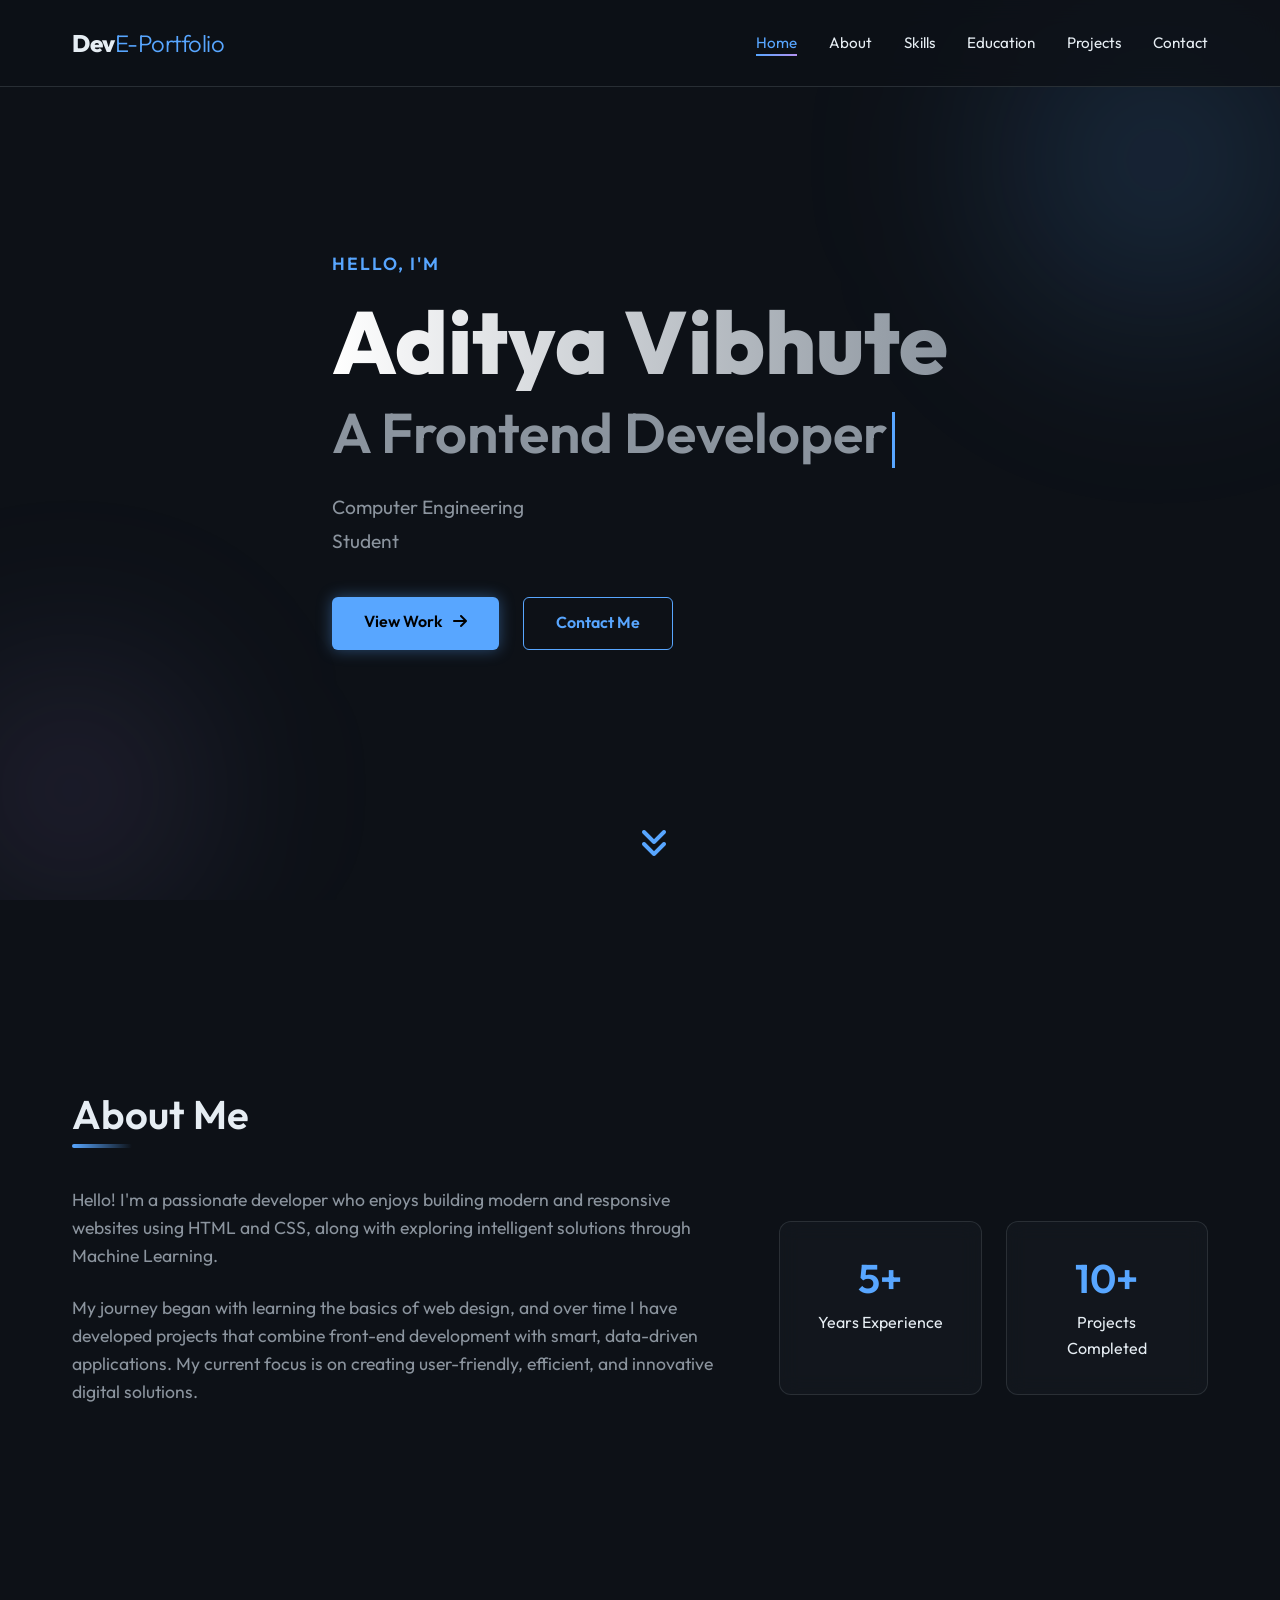
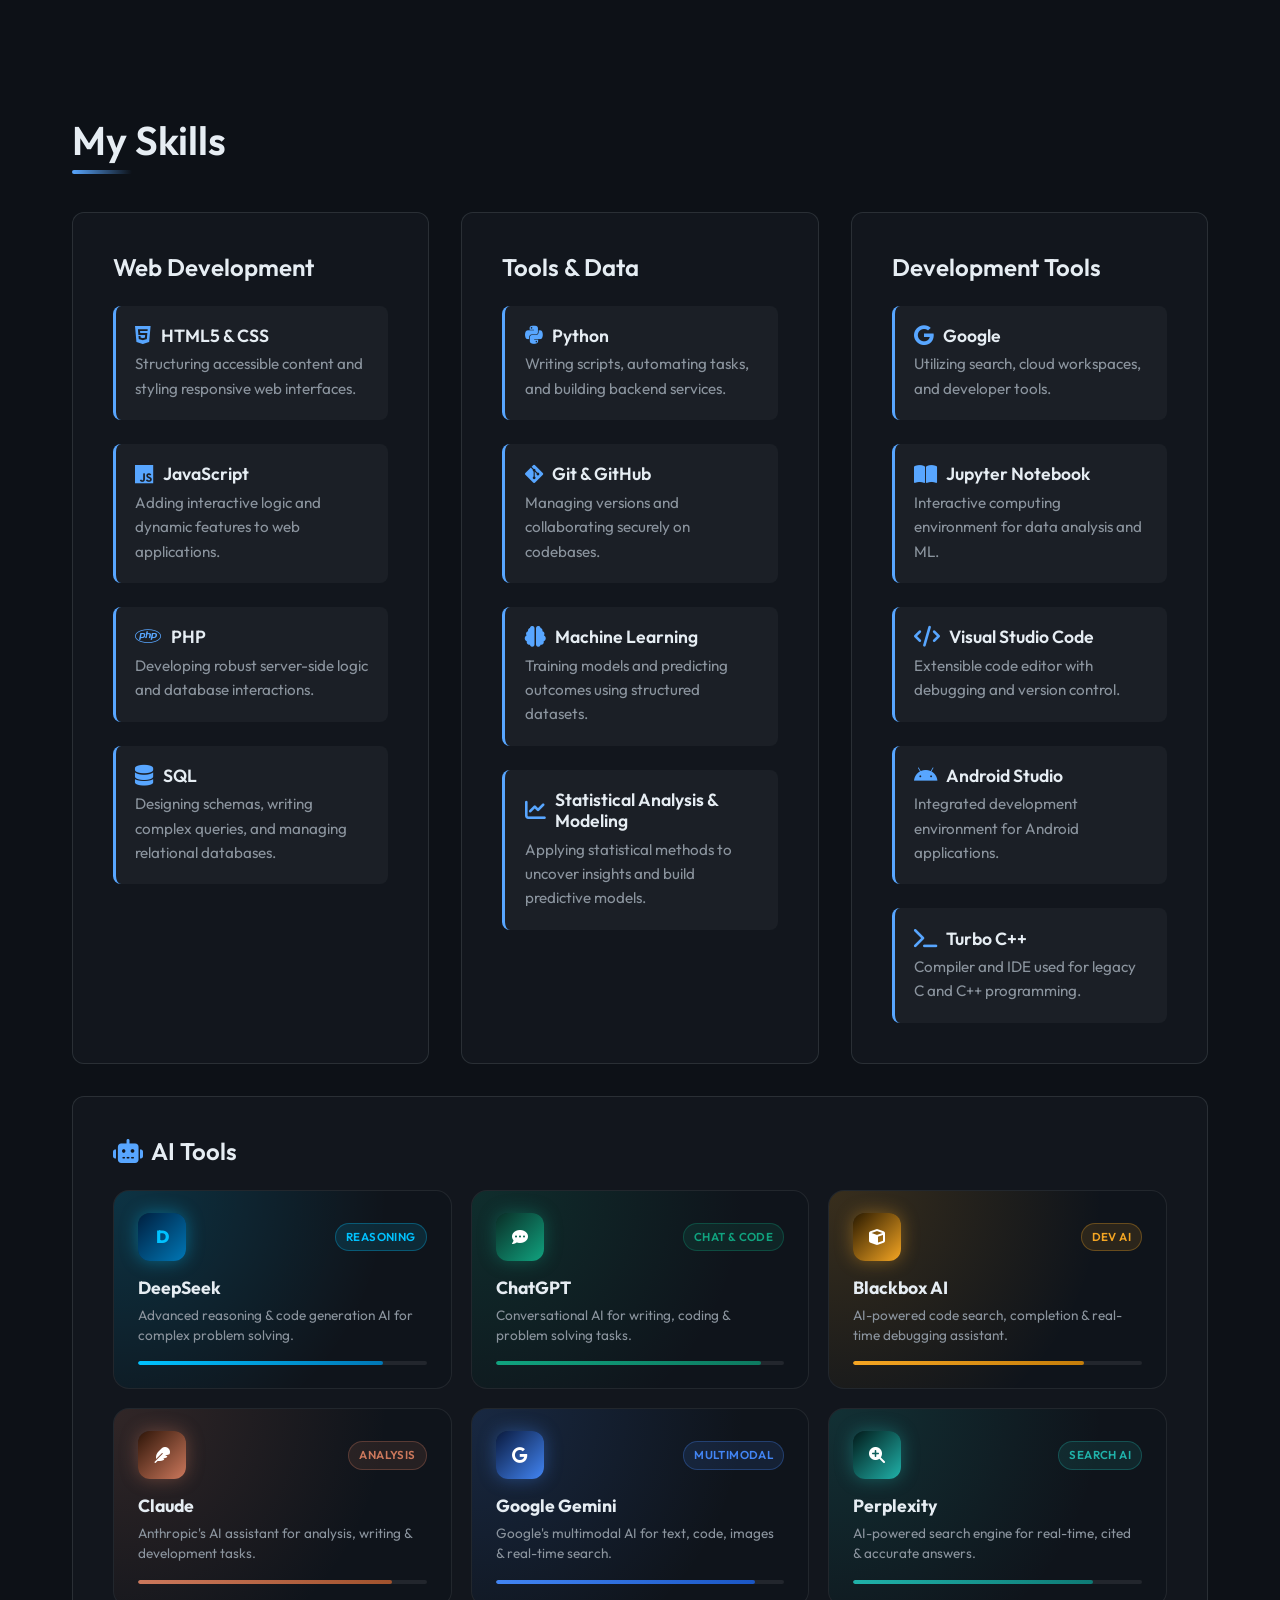
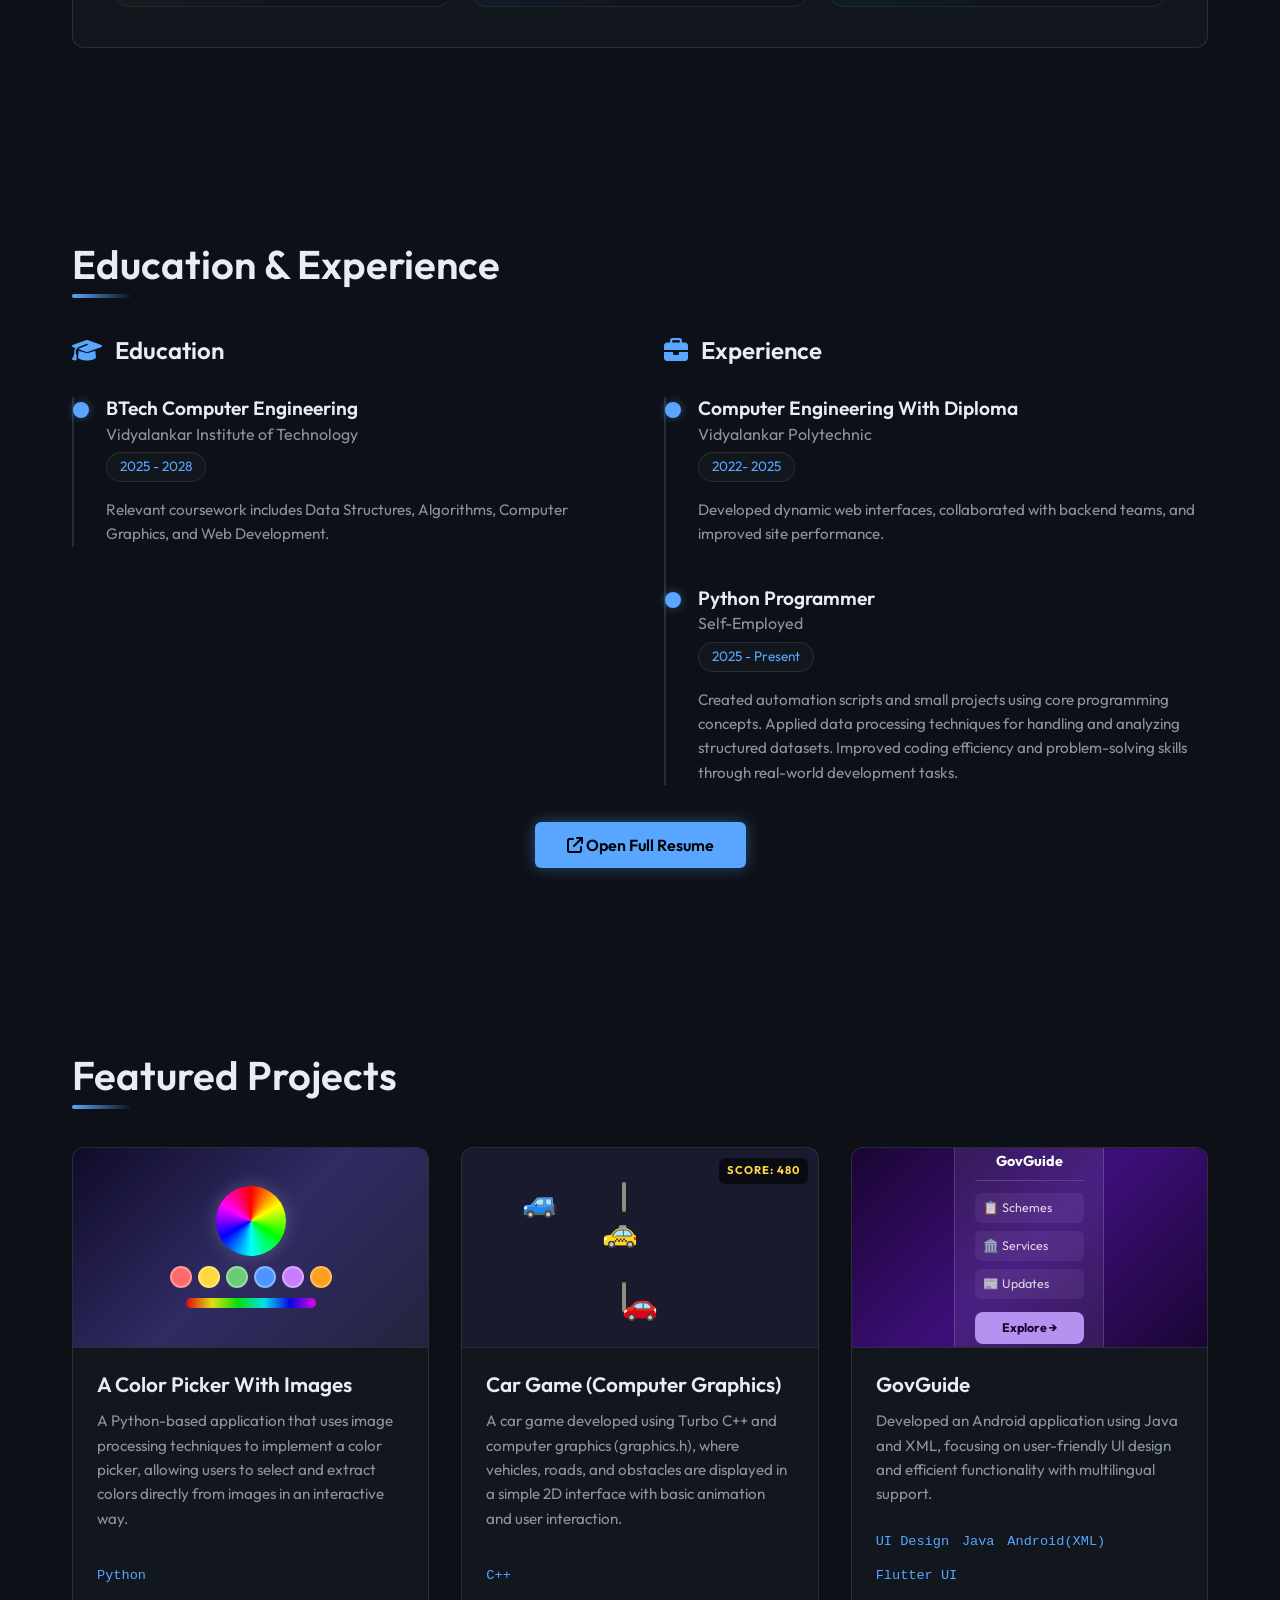
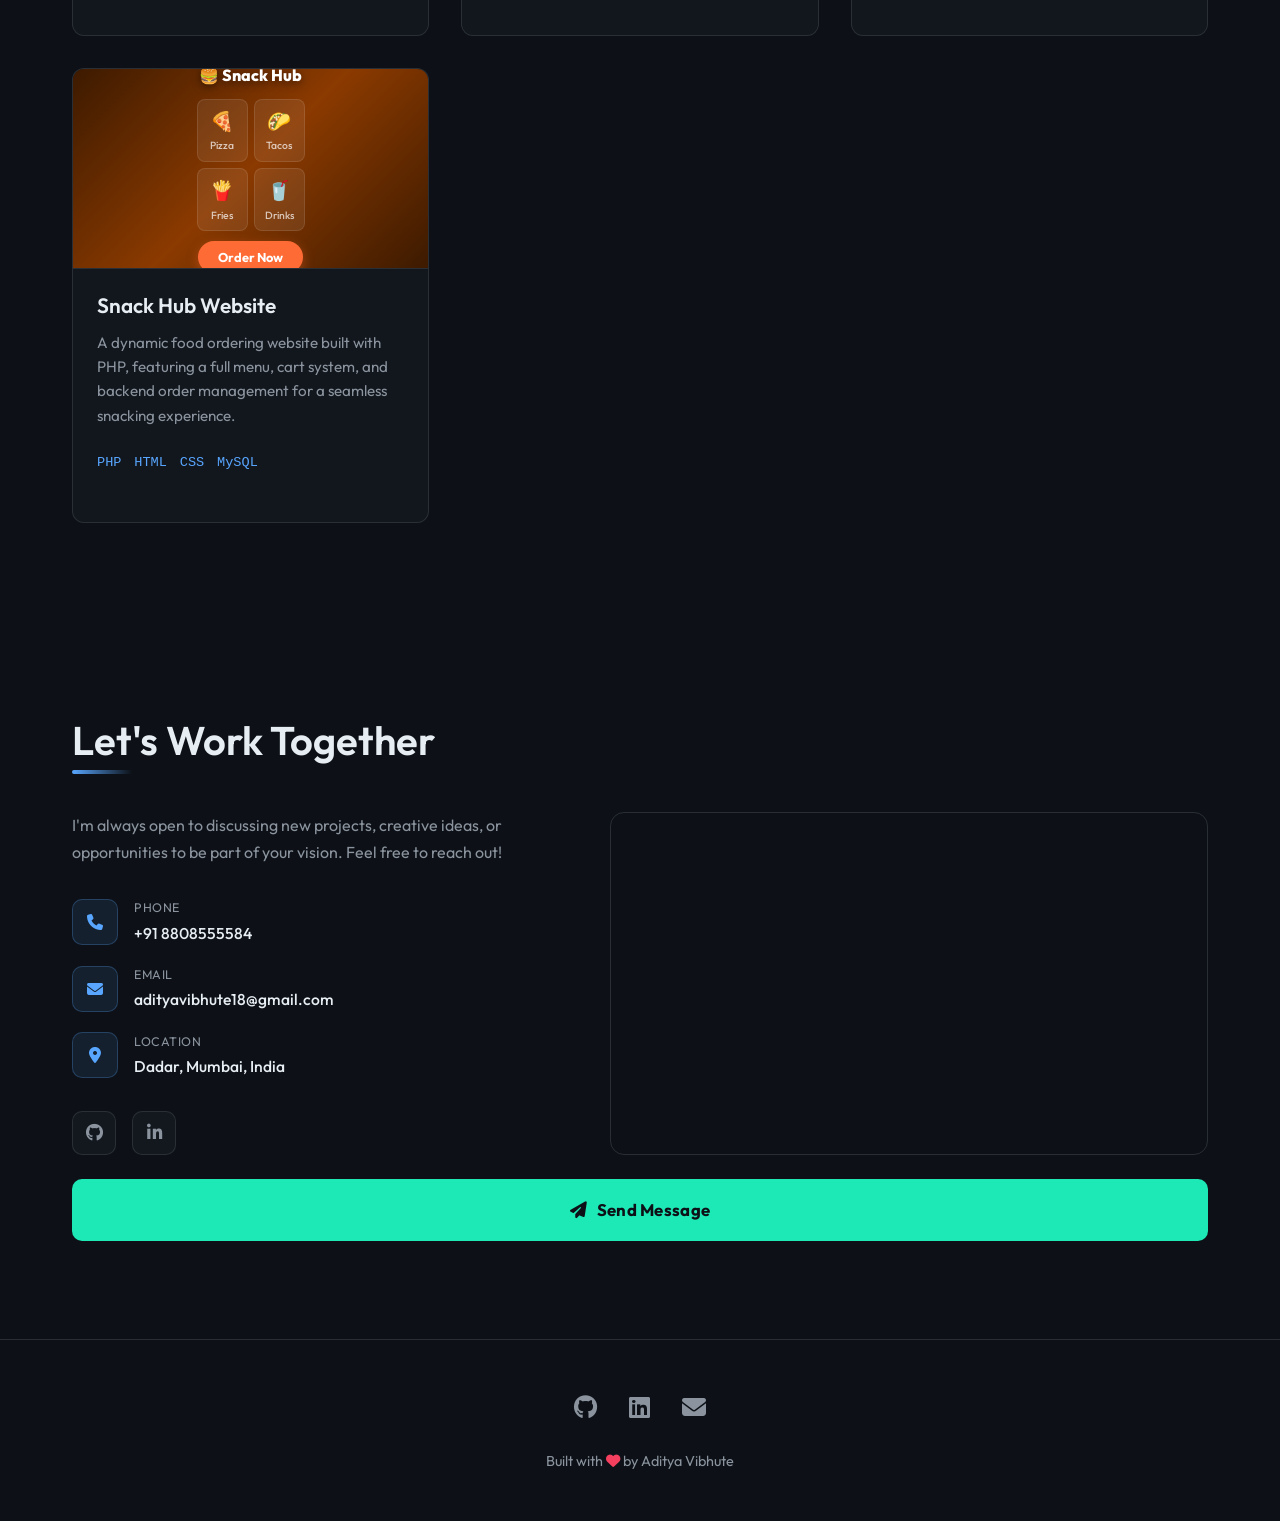
==== index.html @ 236f3ac0 "Add files via upload" ====
<!DOCTYPE html>
<html lang="en">

<head>
    <meta charset="UTF-8">
    <meta name="viewport" content="width=device-width, initial-scale=1.0">
    <title>Portfolio | Creative Developer</title>
    <link rel="stylesheet" href="styles.css">
    <link href="https://fonts.googleapis.com/css2?family=Outfit:wght@300;400;600;800&display=swap" rel="stylesheet">
    <link rel="stylesheet" href="https://cdnjs.cloudflare.com/ajax/libs/font-awesome/6.4.0/css/all.min.css">
</head>

<body>
    <!-- Navbar -->
    <nav id="navbar">
        <div class="nav-content">
            <a href="#" class="logo">Dev<span>E-Portfolio</span></a>
            <div class="hamburger" id="hamburger">
                <i class="fa-solid fa-bars"></i>
            </div>
            <ul class="nav-links" id="nav-links">
                <li class="close-menu">
                    <i class="fa-solid fa-xmark" id="close-menu-btn"></i>
                </li>
                <li><a href="#home">Home</a></li>
                <li><a href="#about">About</a></li>
                <li><a href="#skills">Skills</a></li>
                <li><a href="#education">Education</a></li>
                <li><a href="#projects">Projects</a></li>
                <li><a href="#contact">Contact</a></li>
            </ul>
        </div>
    </nav>

    <!-- Hero Section -->
    <section id="home" class="hero">
        <div class="blob blob-1"></div>
        <div class="blob blob-2"></div>
        <div class="hero-content">
            <p class="greeting">Hello, I'm</p>
            <h1 class="name">Aditya Vibhute</h1>
            <h2 class="title">A <span class="typing"></span></h2>
            <p class="description" style="margin-bottom: 0.2rem;">Computer Engineering</p>
            <p class="description">Student</p>
            <div class="cta-group">
                <a href="#projects" class="btn primary">View Work <i class="fa-solid fa-arrow-right"
                        style="margin-left: 8px;"></i></a>
                <a href="#contact" class="btn secondary">Contact Me</a>
            </div>
        </div>
        <a href="#about" class="scroll-indicator fade-in">
            <i class="fa-solid fa-angles-down"></i>
        </a>
    </section>

    <!-- About Section -->
    <section id="about" class="about section">
        <h2 class="section-title fade-in">About Me</h2>
        <div class="about-grid fade-in">
            <div class="about-text">
                <p>Hello! I'm a passionate developer who enjoys building modern and responsive websites using HTML and
                    CSS, along with exploring intelligent solutions through Machine Learning.</p>

                <p>My journey began with learning the basics of web design, and over time I have developed projects that
                    combine front-end development with smart, data-driven applications. My current focus is on creating
                    user-friendly, efficient, and innovative digital solutions.</p>
            </div>
            <div class="about-stats">
                <div class="stat-box">
                    <h3>5+</h3>
                    <p>Years Experience</p>
                </div>
                <div class="stat-box">
                    <h3>10+</h3>
                    <p>Projects Completed</p>
                </div>
            </div>
        </div>
    </section>

    <!-- Skills Section -->
    <section id="skills" class="skills section">
        <h2 class="section-title fade-in">My Skills</h2>
        <div class="skills-container fade-in">
            <div class="skill-category">
                <h3>Web Development</h3>
                <div class="skill-list">
                    <div class="skill-item">
                        <h4><i class="fa-brands fa-html5"></i> HTML5 & CSS</h4>
                        <p>Structuring accessible content and styling responsive web interfaces.</p>
                    </div>
                    <div class="skill-item">
                        <h4><i class="fa-brands fa-js"></i> JavaScript</h4>
                        <p>Adding interactive logic and dynamic features to web applications.</p>
                    </div>
                    <div class="skill-item">
                        <h4><i class="fa-brands fa-php"></i> PHP</h4>
                        <p>Developing robust server-side logic and database interactions.</p>
                    </div>
                    <div class="skill-item">
                        <h4><i class="fa-solid fa-database"></i> SQL</h4>
                        <p>Designing schemas, writing complex queries, and managing relational databases.</p>
                    </div>
                </div>
            </div>
            <div class="skill-category">
                <h3>Tools & Data</h3>
                <div class="skill-list">
                    <div class="skill-item">
                        <h4><i class="fa-brands fa-python"></i> Python</h4>
                        <p>Writing scripts, automating tasks, and building backend services.</p>
                    </div>
                    <div class="skill-item">
                        <h4><i class="fa-brands fa-git-alt"></i> Git & GitHub</h4>
                        <p>Managing versions and collaborating securely on codebases.</p>
                    </div>
                    <div class="skill-item">
                        <h4><i class="fa-solid fa-brain"></i> Machine Learning</h4>
                        <p>Training models and predicting outcomes using structured datasets.</p>
                    </div>
                    <div class="skill-item">
                        <h4><i class="fa-solid fa-chart-line"></i> Statistical Analysis & Modeling</h4>
                        <p>Applying statistical methods to uncover insights and build predictive models.</p>
                    </div>
                </div>
            </div>
            <div class="skill-category">
                <h3>Development Tools</h3>
                <div class="skill-list">
                    <div class="skill-item">
                        <h4><i class="fa-brands fa-google"></i> Google</h4>
                        <p>Utilizing search, cloud workspaces, and developer tools.</p>
                    </div>
                    <div class="skill-item">
                        <h4><i class="fa-solid fa-book-open"></i> Jupyter Notebook</h4>
                        <p>Interactive computing environment for data analysis and ML.</p>
                    </div>
                    <div class="skill-item">
                        <h4><i class="fa-solid fa-code"></i> Visual Studio Code</h4>
                        <p>Extensible code editor with debugging and version control.</p>
                    </div>
                    <div class="skill-item">
                        <h4><i class="fa-brands fa-android"></i> Android Studio</h4>
                        <p>Integrated development environment for Android applications.</p>
                    </div>
                    <div class="skill-item">
                        <h4><i class="fa-solid fa-terminal"></i> Turbo C++</h4>
                        <p>Compiler and IDE used for legacy C and C++ programming.</p>
                    </div>
                </div>
            </div>

            <div class="skill-category ai-category">
                <h3><i class="fa-solid fa-robot" style="color: var(--accent-color); margin-right: 8px;"></i>AI Tools</h3>
                <div class="ai-tools-grid">

                    <!-- DeepSeek -->
                    <div class="ai-tool-card">
                        <div class="ai-card-glow" style="background: radial-gradient(circle at top left, rgba(0,194,255,0.18), transparent 70%);"></div>
                        <div class="ai-card-top">
                            <div class="ai-logo-circle" style="background: linear-gradient(135deg, #001f3f, #0077b6); box-shadow: 0 0 18px rgba(0,194,255,0.4);">
                                <span style="color:#00c2ff; font-size:1.1rem; font-weight:800;">D</span>
                            </div>
                            <div class="ai-badge" style="background: rgba(0,194,255,0.12); color:#00c2ff; border-color: rgba(0,194,255,0.3);">Reasoning</div>
                        </div>
                        <h4 class="ai-name">DeepSeek</h4>
                        <p class="ai-desc">Advanced reasoning & code generation AI for complex problem solving.</p>
                        <div class="ai-bar"><div class="ai-bar-fill" style="width:85%; background: linear-gradient(90deg,#00c2ff,#0077b6);"></div></div>
                    </div>

                    <!-- ChatGPT -->
                    <div class="ai-tool-card">
                        <div class="ai-card-glow" style="background: radial-gradient(circle at top left, rgba(16,163,127,0.18), transparent 70%);"></div>
                        <div class="ai-card-top">
                            <div class="ai-logo-circle" style="background: linear-gradient(135deg, #0a2e27, #10a37f); box-shadow: 0 0 18px rgba(16,163,127,0.4);">
                                <i class="fa-solid fa-comment-dots" style="color:#fff; font-size:1rem;"></i>
                            </div>
                            <div class="ai-badge" style="background: rgba(16,163,127,0.12); color:#10a37f; border-color: rgba(16,163,127,0.3);">Chat & Code</div>
                        </div>
                        <h4 class="ai-name">ChatGPT</h4>
                        <p class="ai-desc">Conversational AI for writing, coding & problem solving tasks.</p>
                        <div class="ai-bar"><div class="ai-bar-fill" style="width:92%; background: linear-gradient(90deg,#10a37f,#0d7a60);"></div></div>
                    </div>

                    <!-- Blackbox AI -->
                    <div class="ai-tool-card">
                        <div class="ai-card-glow" style="background: radial-gradient(circle at top left, rgba(245,166,35,0.18), transparent 70%);"></div>
                        <div class="ai-card-top">
                            <div class="ai-logo-circle" style="background: linear-gradient(135deg, #2a1a00, #f5a623); box-shadow: 0 0 18px rgba(245,166,35,0.4);">
                                <i class="fa-solid fa-cube" style="color:#fff; font-size:1rem;"></i>
                            </div>
                            <div class="ai-badge" style="background: rgba(245,166,35,0.12); color:#f5a623; border-color: rgba(245,166,35,0.3);">Dev AI</div>
                        </div>
                        <h4 class="ai-name">Blackbox AI</h4>
                        <p class="ai-desc">AI-powered code search, completion & real-time debugging assistant.</p>
                        <div class="ai-bar"><div class="ai-bar-fill" style="width:80%; background: linear-gradient(90deg,#f5a623,#c47d0a);"></div></div>
                    </div>

                    <!-- Claude -->
                    <div class="ai-tool-card">
                        <div class="ai-card-glow" style="background: radial-gradient(circle at top left, rgba(204,120,92,0.18), transparent 70%);"></div>
                        <div class="ai-card-top">
                            <div class="ai-logo-circle" style="background: linear-gradient(135deg, #2e1508, #cc785c); box-shadow: 0 0 18px rgba(204,120,92,0.4);">
                                <i class="fa-solid fa-feather" style="color:#fff; font-size:1rem;"></i>
                            </div>
                            <div class="ai-badge" style="background: rgba(204,120,92,0.12); color:#cc785c; border-color: rgba(204,120,92,0.3);">Analysis</div>
                        </div>
                        <h4 class="ai-name">Claude</h4>
                        <p class="ai-desc">Anthropic's AI assistant for analysis, writing & development tasks.</p>
                        <div class="ai-bar"><div class="ai-bar-fill" style="width:88%; background: linear-gradient(90deg,#cc785c,#a0522d);"></div></div>
                    </div>

                    <!-- Google Gemini -->
                    <div class="ai-tool-card">
                        <div class="ai-card-glow" style="background: radial-gradient(circle at top left, rgba(66,133,244,0.18), transparent 70%);"></div>
                        <div class="ai-card-top">
                            <div class="ai-logo-circle" style="background: linear-gradient(135deg, #0a1a3e, #4285f4); box-shadow: 0 0 18px rgba(66,133,244,0.4);">
                                <i class="fa-brands fa-google" style="color:#fff; font-size:1rem;"></i>
                            </div>
                            <div class="ai-badge" style="background: rgba(66,133,244,0.12); color:#4285f4; border-color: rgba(66,133,244,0.3);">Multimodal</div>
                        </div>
                        <h4 class="ai-name">Google Gemini</h4>
                        <p class="ai-desc">Google's multimodal AI for text, code, images & real-time search.</p>
                        <div class="ai-bar"><div class="ai-bar-fill" style="width:90%; background: linear-gradient(90deg,#4285f4,#1a56c4);"></div></div>
                    </div>

                    <!-- Perplexity -->
                    <div class="ai-tool-card">
                        <div class="ai-card-glow" style="background: radial-gradient(circle at top left, rgba(32,178,170,0.18), transparent 70%);"></div>
                        <div class="ai-card-top">
                            <div class="ai-logo-circle" style="background: linear-gradient(135deg, #021a1a, #20b2aa); box-shadow: 0 0 18px rgba(32,178,170,0.4);">
                                <i class="fa-solid fa-magnifying-glass-plus" style="color:#fff; font-size:1rem;"></i>
                            </div>
                            <div class="ai-badge" style="background: rgba(32,178,170,0.12); color:#20b2aa; border-color: rgba(32,178,170,0.3);">Search AI</div>
                        </div>
                        <h4 class="ai-name">Perplexity</h4>
                        <p class="ai-desc">AI-powered search engine for real-time, cited & accurate answers.</p>
                        <div class="ai-bar"><div class="ai-bar-fill" style="width:83%; background: linear-gradient(90deg,#20b2aa,#0e7a75);"></div></div>
                    </div>

                </div>
            </div>
        </div>
    </section>

    <!-- Education and Experience Section -->
    <section id="education" class="resume section">
        <h2 class="section-title fade-in">Education & Experience</h2>
        <div class="resume-container fade-in">
            <div class="resume-column">
                <h3 class="resume-heading"><i class="fa-solid fa-graduation-cap"></i> Education</h3>
                <div class="timeline-box">
                    <div class="timeline-item">
                        <div class="time-dot"></div>
                        <h4>BTech Computer Engineering</h4>
                        <h5>Vidyalankar Institute of Technology</h5>
                        <span class="date">2025 - 2028</span>
                        <p>Relevant coursework includes Data Structures, Algorithms, Computer Graphics, and Web
                            Development.</p>
                    </div>
                </div>
            </div>
            <div class="resume-column">
                <h3 class="resume-heading"><i class="fa-solid fa-briefcase"></i> Experience</h3>
                <div class="timeline-box">
                    <div class="timeline-item">
                        <div class="time-dot"></div>
                        <h4>Computer Engineering With Diploma</h4>
                        <h5>Vidyalankar Polytechnic</h5>
                        <span class="date">2022- 2025</span>
                        <p>Developed dynamic web interfaces, collaborated with backend teams, and improved site
                            performance.</p>
                    </div>
                    <div class="timeline-item">
                        <div class="time-dot"></div>
                        <h4>Python Programmer</h4>
                        <h5>Self-Employed</h5>
                        <span class="date">2025 - Present</span>
                        <p>
                            Created automation scripts and small projects using core programming concepts.
                            Applied data processing techniques for handling and analyzing structured datasets.
                            Improved coding efficiency and problem-solving skills through real-world development tasks.
                        </p>
                    </div>
                </div>
            </div>
        </div>
        <div class="resume-download fade-in" style="text-align: center; margin-top: 3rem;">
            <a href="resume.html" target="_blank" class="btn primary"><i
                    class="fa-solid fa-arrow-up-right-from-square"></i> Open Full Resume</a>
        </div>
    </section>

    <!-- Projects Section -->
    <section id="projects" class="projects section">
        <h2 class="section-title fade-in">Featured Projects</h2>
        <div class="projects-grid fade-in">

            <!-- Project 1: Color Picker -->
            <div class="project-card">
                <div class="project-img-container">
                    <div class="project-placeholder mock-1">
                        <div class="mock-visual mock-colorpicker">
                            <div class="cp-wheel"></div>
                            <div class="cp-swatches">
                                <span style="background:#ff6b6b"></span>
                                <span style="background:#ffd93d"></span>
                                <span style="background:#6bcb77"></span>
                                <span style="background:#4d96ff"></span>
                                <span style="background:#c77dff"></span>
                                <span style="background:#ff9f1c"></span>
                            </div>
                            <div class="cp-bar"></div>
                        </div>
                    </div>
                </div>
                <div class="project-info">
                    <h3>A Color Picker With Images</h3>
                    <p>A Python-based application that uses image processing techniques to implement a color picker,
                        allowing users to select and extract colors directly from images in an interactive way.</p>
                    <div class="project-tech">
                        <span>Python</span>
                    </div>
                </div>
            </div>

            <!-- Project 2: Car Game -->
            <div class="project-card">
                <div class="project-img-container">
                    <div class="project-placeholder mock-2">
                        <div class="mock-visual mock-cargame">
                            <div class="road">
                                <div class="lane-line"></div>
                                <div class="lane-line"></div>
                            </div>
                            <div class="car player-car">&#x1F697;</div>
                            <div class="car obstacle-car" style="top:30px; left:60px;">&#x1F699;</div>
                            <div class="car obstacle-car" style="top:60px; left:140px;">&#x1F695;</div>
                            <div class="score-badge">SCORE: 480</div>
                        </div>
                    </div>
                </div>
                <div class="project-info">
                    <h3>Car Game (Computer Graphics)</h3>
                    <p>A car game developed using Turbo C++ and computer graphics (graphics.h), where vehicles, roads,
                        and obstacles are displayed in a simple 2D interface with basic animation and user interaction.</p>
                    <div class="project-tech">
                        <span>C++</span>
                    </div>
                </div>
            </div>

            <!-- Project 3: GovGuide -->
            <div class="project-card">
                <div class="project-img-container">
                    <div class="project-placeholder mock-3">
                        <div class="mock-visual mock-govguide">
                            <div class="phone-frame">
                                <div class="phone-header">GovGuide</div>
                                <div class="phone-item">&#x1F4CB; Schemes</div>
                                <div class="phone-item">&#x1F3DB;&#xFE0F; Services</div>
                                <div class="phone-item">&#x1F4F0; Updates</div>
                                <div class="phone-btn">Explore &#x2192;</div>
                            </div>
                        </div>
                    </div>
                </div>
                <div class="project-info">
                    <h3>GovGuide</h3>
                    <p>Developed an Android application using Java and XML, focusing on user-friendly UI design and
                        efficient functionality with multilingual support.</p>
                    <div class="project-tech">
                        <span>UI Design</span><span>Java</span><span>Android(XML)</span><span>Flutter UI</span>
                    </div>
                </div>
            </div>

            <!-- Project 4: Snack Hub Website -->
            <div class="project-card">
                <div class="project-img-container">
                    <div class="project-placeholder mock-4">
                        <div class="mock-visual mock-snackhub">
                            <div class="snack-header">&#x1F354; Snack Hub</div>
                            <div class="snack-grid">
                                <div class="snack-item">&#x1F355;<span>Pizza</span></div>
                                <div class="snack-item">&#x1F32E;<span>Tacos</span></div>
                                <div class="snack-item">&#x1F35F;<span>Fries</span></div>
                                <div class="snack-item">&#x1F964;<span>Drinks</span></div>
                            </div>
                            <div class="snack-btn">Order Now</div>
                        </div>
                    </div>
                </div>
                <div class="project-info">
                    <h3>Snack Hub Website</h3>
                    <p>A dynamic food ordering website built with PHP, featuring a full menu, cart system, and backend
                        order management for a seamless snacking experience.</p>
                    <div class="project-tech">
                        <span>PHP</span><span>HTML</span><span>CSS</span><span>MySQL</span>
                    </div>
                </div>
            </div>

           
    </section>

    <!-- Contact Section -->
    <section id="contact" class="contact section">
        <h2 class="section-title fade-in">Let's Work Together</h2>
        <div class="contact-new fade-in">

            <!-- Top Row: Info Left + Map Right -->
            <div class="contact-top">

                <!-- Left: Info -->
                <div class="contact-left">
                    <p class="contact-text" style="text-align:left; margin-bottom: 2rem;">I'm always open to discussing new projects, creative ideas, or opportunities to be part of your vision. Feel free to reach out!</p>

                    <div class="contact-info-list">
                        <div class="contact-info-item">
                            <div class="contact-icon"><i class="fa-solid fa-phone"></i></div>
                            <div>
                                <span class="info-label">Phone</span>
                                <span class="info-value">+91 8808555584</span>
                            </div>
                        </div>
                        <div class="contact-info-item">
                            <div class="contact-icon"><i class="fa-solid fa-envelope"></i></div>
                            <div>
                                <span class="info-label">Email</span>
                                <span class="info-value">adityavibhute18@gmail.com</span>
                            </div>
                        </div>
                        <div class="contact-info-item">
                            <div class="contact-icon"><i class="fa-solid fa-location-dot"></i></div>
                            <div>
                                <span class="info-label">Location</span>
                                <span class="info-value">Dadar, Mumbai, India</span>
                            </div>
                        </div>
                    </div>

                    <div class="contact-socials">
                        <a href="https://github.com/adityavibhute18-star" target="_blank" rel="noopener noreferrer" class="social-icon-btn"><i class="fa-brands fa-github"></i></a>
                        <a href="https://www.linkedin.com/in/aditya-vibhute-13b185315/" target="_blank" rel="noopener noreferrer" class="social-icon-btn"><i class="fa-brands fa-linkedin-in"></i></a>
                    </div>
                </div>

                <!-- Right: Map -->
                <div class="contact-map">
                    <iframe
                        src="https://www.google.com/maps/embed?pb=!1m18!1m12!1m3!1d3771.861!2d72.8478119!3d19.0177989!2m3!1f0!2f0!3f0!3m2!1i1024!2i768!4f13.1!3m3!1m2!1s0x3be7ce5cd20bd20b%3A0x428a5650397b5bd0!2sDadar%2C%20Mumbai%2C%20Maharashtra!5e0!3m2!1sen!2sin!4v1680000000000!5m2!1sen!2sin"
                        width="100%" height="100%"
                        style="border:0; display:block;"
                        allowfullscreen="" loading="lazy"
                        referrerpolicy="no-referrer-when-downgrade">
                    </iframe>
                </div>
            </div>

            <!-- Bottom: Send Message Button -->
            <div class="contact-bottom">
                <a href="mailto:adityavibhute18@gmail.com" class="btn-send-message">
                    <i class="fa-solid fa-paper-plane"></i> Send Message
                </a>
            </div>

        </div>
    </section>

    <!-- Footer -->
    <footer>
        <div class="social-links">
            <a href="https://github.com/adityavibhute18-star" target="_blank" rel="noopener noreferrer"><i
                    class="fa-brands fa-github"></i></a>
            <a href="https://www.linkedin.com/in/aditya-vibhute-13b185315/" target="_blank" rel="noopener noreferrer"><i
                    class="fa-brands fa-linkedin"></i></a>
            <a href="/cdn-cgi/l/email-protection#97f6f3fee3eef6e1fef5ffe2e3f2a6afd7f0faf6fefbb9f4f8fa"><i class="fa-solid fa-envelope"></i></a>
        </div>
        <p>Built with <i class="fa-solid fa-heart"></i> by Aditya Vibhute</p>
    </footer>

    <a href="#" class="back-to-top" id="backToTop">
        <i class="fa-solid fa-arrow-up"></i>
    </a>

  <script src="script.js"></script>
</body>

</html>
---- styles.css ----
:root {
    --bg-color: #0d1117;
    --text-primary: #e6edf3;
    --text-secondary: #8b949e;
    --accent-color: #58a6ff;
    --accent-glow: rgba(88, 166, 255, 0.4);
    --secondary-color: #b392f0;
    --card-bg: rgba(22, 27, 34, 0.6);
    --card-border: rgba(48, 54, 61, 0.8);
    --nav-bg: rgba(13, 17, 23, 0.8);
    --transition: 0.3s cubic-bezier(0.25, 0.8, 0.25, 1);
}

* {
    margin: 0;
    padding: 0;
    box-sizing: border-box;
}

html {
    scroll-behavior: smooth;
    overflow-x: hidden;
}

body {
    font-family: 'Outfit', sans-serif;
    background-color: var(--bg-color);
    color: var(--text-primary);
    line-height: 1.6;
    overflow-x: hidden;
}

h1,
h2,
h3,
h4,
h5,
h6 {
    font-weight: 600;
    line-height: 1.2;
}

a {
    text-decoration: none;
    color: inherit;
    transition: color var(--transition);
}

/* Nav */
.close-menu {
    display: none;
}

#navbar {
    position: fixed;
    top: 0;
    width: 100%;
    z-index: 1000;
    background: var(--nav-bg);
    backdrop-filter: blur(12px);
    -webkit-backdrop-filter: blur(12px);
    border-bottom: 1px solid var(--card-border);
    transition: transform 0.3s ease;
}

.nav-content {
    max-width: 1200px;
    margin: 0 auto;
    padding: 1.5rem 2rem;
    display: flex;
    justify-content: space-between;
    align-items: center;
}

.logo {
    font-size: 1.5rem;
    font-weight: 800;
    color: var(--text-primary);
    letter-spacing: -0.5px;
}

.logo span {
    color: var(--accent-color);
    font-weight: 300;
}

.nav-links {
    display: flex;
    list-style: none;
    gap: 2rem;
}

.nav-links a {
    font-size: 0.95rem;
    font-weight: 400;
    position: relative;
}

.nav-links a::after {
    content: '';
    position: absolute;
    width: 0;
    height: 2px;
    bottom: -4px;
    left: 0;
    background: linear-gradient(90deg, var(--accent-color), var(--secondary-color));
    transition: width var(--transition);
}

.nav-links a:hover::after,
.nav-links a.active::after {
    width: 100%;
}

.nav-links a:hover,
.nav-links a.active {
    color: var(--accent-color);
}

/* Sections */
.section {
    padding: 6rem 2rem;
    max-width: 1200px;
    margin: 0 auto;
    min-height: 80vh;
    display: flex;
    flex-direction: column;
    justify-content: center;
}

.section-title {
    font-size: 2.5rem;
    margin-bottom: 3rem;
    position: relative;
    display: inline-block;
}

.section-title::after {
    content: '';
    position: absolute;
    bottom: -10px;
    left: 0;
    width: 60px;
    height: 4px;
    background: linear-gradient(90deg, var(--accent-color), transparent);
    border-radius: 2px;
}

/* Hero */
.hero {
    min-height: 100vh;
    display: flex;
    align-items: center;
    justify-content: center;
    padding: 0 2rem;
    position: relative;
    overflow: hidden;
}

.hero-content {
    max-width: 800px;
    z-index: 10;
    position: relative;
}

.greeting {
    color: var(--accent-color);
    font-size: 1.1rem;
    font-weight: 600;
    letter-spacing: 2px;
    margin-bottom: 1rem;
    text-transform: uppercase;
}

.name {
    font-size: clamp(3rem, 8vw, 5.5rem);
    font-weight: 800;
    margin-bottom: 0.5rem;
    line-height: 1.1;
    background: linear-gradient(to right, #ffffff, #8b949e);
    -webkit-background-clip: text;
    -webkit-text-fill-color: transparent;
}

.title {
    font-size: clamp(2rem, 5vw, 3.5rem);
    color: var(--text-secondary);
    margin-bottom: 1.5rem;
    font-weight: 600;
}

.typing-cursor {
    display: inline-block;
    width: 3px;
    height: 1em;
    background-color: var(--accent-color);
    margin-left: 5px;
    animation: blink 1s infinite;
    vertical-align: text-bottom;
}

@keyframes blink {

    0%,
    100% {
        opacity: 1;
    }

    50% {
        opacity: 0;
    }
}

.description {
    font-size: 1.2rem;
    color: var(--text-secondary);
    max-width: 550px;
    margin-bottom: 2.5rem;
}

.cta-group {
    display: flex;
    gap: 1.5rem;
}

.btn {
    padding: 0.8rem 2rem;
    border-radius: 6px;
    font-size: 1rem;
    font-weight: 600;
    cursor: pointer;
    transition: all var(--transition);
    border: none;
    outline: none;
}

.btn.primary {
    background: var(--accent-color);
    color: #000;
    box-shadow: 0 0 15px var(--accent-glow);
}

.btn.primary:hover {
    transform: translateY(-3px);
    box-shadow: 0 0 25px var(--accent-glow);
}

.btn.secondary {
    background: transparent;
    color: var(--accent-color);
    border: 1px solid var(--accent-color);
}

.btn.secondary:hover {
    background: rgba(88, 166, 255, 0.1);
    transform: translateY(-3px);
}

/* Blobs */
.blob {
    position: absolute;
    border-radius: 50%;
    filter: blur(80px);
    z-index: 0;
    animation: float 10s infinite alternate ease-in-out;
}

.blob-1 {
    top: -10%;
    right: -10%;
    width: 500px;
    height: 500px;
    background: radial-gradient(circle, rgba(88, 166, 255, 0.2) 0%, rgba(13, 17, 23, 0) 70%);
}

.blob-2 {
    bottom: -10%;
    left: -10%;
    width: 400px;
    height: 400px;
    background: radial-gradient(circle, rgba(179, 146, 240, 0.15) 0%, rgba(13, 17, 23, 0) 70%);
}

@keyframes float {
    0% {
        transform: translate(0, 0) scale(1);
    }

    100% {
        transform: translate(30px, -40px) scale(1.1);
    }
}

/* About & Stats */
.about-grid {
    display: grid;
    grid-template-columns: 3fr 2fr;
    gap: 4rem;
    align-items: center;
}

.about-text p {
    color: var(--text-secondary);
    font-size: 1.1rem;
    margin-bottom: 1.5rem;
}

.about-stats {
    display: grid;
    grid-template-columns: 1fr 1fr;
    gap: 1.5rem;
}

.stat-box {
    background: var(--card-bg);
    border: 1px solid var(--card-border);
    padding: 2rem;
    border-radius: 12px;
    text-align: center;
    backdrop-filter: blur(10px);
    transition: transform var(--transition);
}

.stat-box:hover {
    transform: translateY(-5px);
    border-color: var(--accent-color);
}

.stat-box h3 {
    font-size: 2.5rem;
    color: var(--accent-color);
    margin-bottom: 0.5rem;
}

/* Skills */
.skills-container {
    display: grid;
    grid-template-columns: repeat(3, 1fr);
    gap: 2rem;
}

.skill-category {
    background: var(--card-bg);
    border: 1px solid var(--card-border);
    padding: 2.5rem;
    border-radius: 12px;
}

.skill-category h3 {
    margin-bottom: 1.5rem;
    font-size: 1.5rem;
}

.skill-tags {
    display: flex;
    flex-wrap: wrap;
    gap: 1rem;
}

.skill-tags span {
    background: rgba(48, 54, 61, 0.5);
    padding: 0.6rem 1.2rem;
    border-radius: 20px;
    font-size: 0.9rem;
    color: var(--text-primary);
    border: 1px solid var(--card-border);
    transition: all var(--transition);
}

.skill-tags span:hover {
    background: var(--accent-color);
    color: #000;
    border-color: var(--accent-color);
}

/* Skill List Explained */
.skill-list {
    display: flex;
    flex-direction: column;
    gap: 1.5rem;
}

.skill-item {
    background: rgba(48, 54, 61, 0.3);
    padding: 1.2rem;
    border-radius: 8px;
    border-left: 3px solid var(--accent-color);
    transition: transform var(--transition), background var(--transition);
}

.skill-item:hover {
    transform: translateX(5px);
    background: rgba(48, 54, 61, 0.6);
}

.skill-item h4 {
    font-size: 1.1rem;
    color: var(--text-primary);
    margin-bottom: 0.4rem;
    display: flex;
    align-items: center;
    gap: 0.6rem;
}

.skill-item h4 i {
    color: var(--accent-color);
    font-size: 1.3rem;
}

.skill-item p {
    font-size: 0.95rem;
    color: var(--text-secondary);
}

/* Resume / Timeline */
.resume-container {
    display: grid;
    grid-template-columns: 1fr 1fr;
    gap: 3rem;
}

.resume-heading {
    font-size: 1.5rem;
    margin-bottom: 2rem;
    color: var(--text-primary);
    display: flex;
    align-items: center;
    gap: 0.8rem;
}

.resume-heading i {
    color: var(--accent-color);
}

.timeline-box {
    border-left: 2px solid var(--card-border);
    padding-left: 2rem;
}

.timeline-item {
    position: relative;
    margin-bottom: 2.5rem;
}

.timeline-item:last-child {
    margin-bottom: 0;
}

.time-dot {
    position: absolute;
    left: -33px;
    top: 5px;
    width: 16px;
    height: 16px;
    background: var(--accent-color);
    border-radius: 50%;
    box-shadow: 0 0 10px var(--accent-glow);
}

.timeline-item h4 {
    font-size: 1.2rem;
    margin-bottom: 0.3rem;
    color: var(--text-primary);
}

.timeline-item h5 {
    font-size: 1rem;
    color: var(--text-secondary);
    font-weight: 400;
    margin-bottom: 0.5rem;
}

.timeline-item .date {
    display: inline-block;
    background: var(--card-bg);
    padding: 0.2rem 0.8rem;
    border-radius: 20px;
    font-size: 0.85rem;
    color: var(--accent-color);
    margin-bottom: 1rem;
    border: 1px solid var(--card-border);
}

.timeline-item p {
    color: var(--text-secondary);
    font-size: 0.95rem;
}

/* Projects */
.projects-grid {
    display: grid;
    grid-template-columns: repeat(auto-fill, minmax(300px, 1fr));
    gap: 2rem;
}

.project-card {
    background: var(--card-bg);
    border: 1px solid var(--card-border);
    border-radius: 12px;
    overflow: hidden;
    transition: transform var(--transition), border-color var(--transition);
    display: flex;
    flex-direction: column;
}

.project-card:hover {
    transform: translateY(-10px);
    border-color: var(--text-secondary);
}

.project-img-container {
    height: 200px;
    overflow: hidden;
    position: relative;
    border-bottom: 1px solid var(--card-border);
}

.project-placeholder {
    width: 100%;
    height: 100%;
    transition: transform 0.5s ease;
}

.project-card:hover .project-placeholder {
    transform: scale(1.05);
}

.mock-1 {
    background: linear-gradient(135deg, #0f0c29, #302b63, #24243e);
}

.mock-2 {
    background: linear-gradient(135deg, #0a3d0a, #1a6b1a, #0d2b0d);
}

.mock-3 {
    background: linear-gradient(135deg, #1a0533, #3d0f7a, #1a0533);
}

.mock-4 {
    background: linear-gradient(135deg, #3d1a00, #8b3a00, #3d1a00);
}

/* Mock Visuals inside project cards */
.mock-visual {
    width: 100%;
    height: 100%;
    display: flex;
    flex-direction: column;
    align-items: center;
    justify-content: center;
    padding: 1rem;
}

/* Color Picker */
.mock-colorpicker { gap: 0.6rem; }
.cp-wheel {
    width: 70px; height: 70px;
    border-radius: 50%;
    background: conic-gradient(red, yellow, lime, cyan, blue, magenta, red);
    box-shadow: 0 0 18px rgba(255,255,255,0.2);
}
.cp-swatches {
    display: flex; gap: 6px;
}
.cp-swatches span {
    width: 22px; height: 22px; border-radius: 50%;
    border: 2px solid rgba(255,255,255,0.3);
}
.cp-bar {
    width: 130px; height: 10px; border-radius: 5px;
    background: linear-gradient(to right, red, yellow, lime, cyan, blue, magenta);
    opacity: 0.85;
}

/* Car Game */
.mock-cargame { position: relative; overflow: hidden; padding: 0; }
.road {
    position: absolute; inset: 0;
    background: #1a1a2e;
    display: flex; flex-direction: column;
    justify-content: space-around; padding: 0 45%;
}
.lane-line {
    width: 4px; height: 30px;
    background: rgba(255,255,200,0.5);
    border-radius: 2px;
    animation: moveLane 0.6s linear infinite;
}
@keyframes moveLane { from{transform:translateY(-40px)} to{transform:translateY(200px)} }
.car { position: absolute; font-size: 1.8rem; z-index: 2; }
.player-car { bottom: 20px; left: 50%; transform: translateX(-50%); animation: sway 2s ease-in-out infinite; }
@keyframes sway { 0%,100%{transform:translateX(-50%) rotate(-3deg)} 50%{transform:translateX(-50%) rotate(3deg)} }
.obstacle-car { animation: fall 1.5s linear infinite; }
@keyframes fall { from{top:-20px} to{top:210px} }
.score-badge {
    position: absolute; top: 10px; right: 10px;
    background: rgba(0,0,0,0.6); color: #ffd93d;
    font-size: 0.7rem; font-weight: 700;
    padding: 4px 8px; border-radius: 6px; z-index: 3;
    letter-spacing: 1px;
}

/* GovGuide Phone */
.mock-govguide { }
.phone-frame {
    background: rgba(255,255,255,0.07);
    border: 1px solid rgba(255,255,255,0.15);
    border-radius: 16px;
    padding: 1rem 1.2rem;
    width: 150px;
    display: flex; flex-direction: column; gap: 0.5rem;
}
.phone-header {
    color: #fff; font-weight: 700; font-size: 0.9rem;
    text-align: center; margin-bottom: 0.3rem;
    border-bottom: 1px solid rgba(255,255,255,0.15);
    padding-bottom: 0.4rem;
}
.phone-item {
    color: rgba(255,255,255,0.8); font-size: 0.78rem;
    background: rgba(255,255,255,0.06);
    padding: 5px 8px; border-radius: 6px;
}
.phone-btn {
    background: #b392f0; color: #1a0533;
    font-weight: 700; font-size: 0.78rem;
    text-align: center; padding: 6px; border-radius: 8px;
    margin-top: 0.3rem;
}

/* Snack Hub */
.mock-snackhub { gap: 0.6rem; }
.snack-header {
    color: #fff; font-weight: 800; font-size: 1rem;
    text-shadow: 0 2px 8px rgba(0,0,0,0.5);
}
.snack-grid {
    display: grid; grid-template-columns: 1fr 1fr; gap: 6px;
}
.snack-item {
    background: rgba(255,255,255,0.08);
    border: 1px solid rgba(255,255,255,0.1);
    border-radius: 8px;
    padding: 6px 10px;
    display: flex; flex-direction: column;
    align-items: center; gap: 2px;
    font-size: 1.2rem;
}
.snack-item span {
    font-size: 0.65rem; color: rgba(255,255,255,0.7); font-weight: 500;
}
.snack-btn {
    background: #ff6b35; color: #fff;
    font-weight: 700; font-size: 0.8rem;
    padding: 6px 20px; border-radius: 20px;
    box-shadow: 0 4px 12px rgba(255,107,53,0.4);
}

.project-info {
    padding: 1.5rem;
    flex-grow: 1;
    display: flex;
    flex-direction: column;
}

.project-info h3 {
    font-size: 1.3rem;
    margin-bottom: 0.8rem;
}

.project-info p {
    color: var(--text-secondary);
    font-size: 0.95rem;
    margin-bottom: 1.5rem;
    flex-grow: 1;
}

.project-tech {
    display: flex;
    flex-wrap: wrap;
    gap: 0.8rem;
    margin-bottom: 1.5rem;
}

.project-tech span {
    font-family: monospace;
    font-size: 0.85rem;
    color: var(--accent-color);
}

.project-link {
    display: inline-flex;
    align-items: center;
    gap: 0.5rem;
    font-weight: 500;
    font-size: 0.95rem;
}

.project-link:hover {
    color: var(--accent-color);
}

/* Contact - New Layout */
.contact-new {
    width: 100%;
}

.contact-top {
    display: grid;
    grid-template-columns: 1fr 1.2fr;
    gap: 2.5rem;
    align-items: stretch;
    margin-bottom: 1.5rem;
}

.contact-left {
    display: flex;
    flex-direction: column;
}

.contact-text {
    color: var(--text-secondary);
    font-size: 1rem;
    line-height: 1.7;
    margin-bottom: 2rem;
}

.contact-info-list {
    display: flex;
    flex-direction: column;
    gap: 1.2rem;
    margin-bottom: 2rem;
}

.contact-info-item {
    display: flex;
    align-items: center;
    gap: 1rem;
}

.contact-icon {
    width: 46px;
    height: 46px;
    min-width: 46px;
    background: rgba(88, 166, 255, 0.1);
    border: 1px solid rgba(88, 166, 255, 0.25);
    border-radius: 10px;
    display: flex;
    align-items: center;
    justify-content: center;
    color: var(--accent-color);
    font-size: 1rem;
}

.info-label {
    display: block;
    font-size: 0.78rem;
    color: var(--text-secondary);
    margin-bottom: 0.15rem;
    text-transform: uppercase;
    letter-spacing: 0.5px;
}

.info-value {
    display: block;
    font-size: 0.98rem;
    color: var(--text-primary);
    font-weight: 500;
}

.contact-socials {
    display: flex;
    gap: 1rem;
    margin-top: auto;
}

.social-icon-btn {
    width: 44px;
    height: 44px;
    background: rgba(22, 27, 34, 0.8);
    border: 1px solid var(--card-border);
    border-radius: 10px;
    display: flex;
    align-items: center;
    justify-content: center;
    color: var(--text-secondary);
    font-size: 1.1rem;
    transition: all var(--transition);
}

.social-icon-btn:hover {
    color: var(--accent-color);
    border-color: var(--accent-color);
    background: rgba(88, 166, 255, 0.08);
}

.contact-map {
    border-radius: 14px;
    overflow: hidden;
    border: 1px solid var(--card-border);
    min-height: 340px;
}

.contact-map iframe {
    width: 100%;
    height: 100%;
    min-height: 340px;
    display: block;
    border: 0;
}

.contact-bottom {
    width: 100%;
}

.btn-send-message {
    display: flex;
    align-items: center;
    justify-content: center;
    gap: 0.6rem;
    width: 100%;
    padding: 1.1rem;
    background: #1de9b6;
    color: #0d1117;
    font-size: 1.05rem;
    font-weight: 700;
    border-radius: 10px;
    text-decoration: none;
    transition: all var(--transition);
    letter-spacing: 0.3px;
}

.btn-send-message:hover {
    background: #00bfa5;
    transform: translateY(-2px);
    box-shadow: 0 8px 25px rgba(29, 233, 182, 0.3);
}

@media (max-width: 768px) {
    .contact-top {
        grid-template-columns: 1fr;
    }
    .contact-map {
        min-height: 260px;
    }
    .contact-map iframe {
        min-height: 260px;
    }
}

/* Footer */
footer {
    padding: 3rem 0;
    text-align: center;
    border-top: 1px solid var(--card-border);
}

.social-links {
    display: flex;
    justify-content: center;
    gap: 2rem;
    margin-bottom: 1.5rem;
}

.social-links a {
    font-size: 1.5rem;
    color: var(--text-secondary);
}

.social-links a:hover {
    color: var(--accent-color);
    transform: translateY(-3px);
}

footer p {
    color: var(--text-secondary);
    font-size: 0.9rem;
}

footer i.fa-heart {
    color: #f43f5e;
}

/* AI Tools Category */
.ai-category {
    grid-column: 1 / -1;
}

.ai-tools-grid {
    display: grid;
    grid-template-columns: repeat(3, 1fr);
    gap: 1.2rem;
}

.ai-tool-card {
    position: relative;
    background: rgba(16, 20, 28, 0.85);
    border: 1px solid rgba(255,255,255,0.08);
    border-radius: 16px;
    padding: 1.4rem 1.5rem;
    overflow: hidden;
    transition: transform var(--transition), border-color var(--transition), box-shadow var(--transition);
    cursor: default;
}

.ai-tool-card:hover {
    transform: translateY(-6px);
    border-color: rgba(255,255,255,0.18);
    box-shadow: 0 12px 35px rgba(0,0,0,0.4);
}

.ai-card-glow {
    position: absolute;
    inset: 0;
    pointer-events: none;
    z-index: 0;
}

.ai-card-top {
    display: flex;
    align-items: center;
    justify-content: space-between;
    margin-bottom: 1rem;
    position: relative;
    z-index: 1;
}

.ai-logo-circle {
    width: 48px;
    height: 48px;
    border-radius: 12px;
    display: flex;
    align-items: center;
    justify-content: center;
    font-weight: 800;
}

.ai-badge {
    font-size: 0.72rem;
    font-weight: 600;
    padding: 4px 10px;
    border-radius: 20px;
    border: 1px solid;
    letter-spacing: 0.4px;
    text-transform: uppercase;
}

.ai-name {
    font-size: 1.1rem;
    font-weight: 700;
    color: var(--text-primary);
    margin-bottom: 0.4rem;
    position: relative;
    z-index: 1;
}

.ai-desc {
    font-size: 0.85rem;
    color: var(--text-secondary);
    line-height: 1.5;
    margin-bottom: 1rem;
    position: relative;
    z-index: 1;
}

.ai-bar {
    width: 100%;
    height: 4px;
    background: rgba(255,255,255,0.08);
    border-radius: 4px;
    overflow: hidden;
    position: relative;
    z-index: 1;
}

.ai-bar-fill {
    height: 100%;
    border-radius: 4px;
    transition: width 1s ease;
}
.fade-in {
    opacity: 0;
    transform: translateY(30px);
    transition: opacity 0.8s ease-out, transform 0.8s ease-out;
}

.fade-in.appear {
    opacity: 1;
    transform: translateY(0);
}

.hamburger {
    display: none;
    font-size: 1.8rem;
    color: var(--text-primary);
    cursor: pointer;
    z-index: 1001;
    /* Keep it above the mobile menu */
    position: relative;
    padding: 0.5rem;
}

/* Responsive */
@media (max-width: 768px) {
    .hamburger {
        display: block;
    }

    .nav-links {
        position: fixed;
        top: 0;
        right: -100%;
        width: 75%;
        height: 100vh;
        background: rgba(13, 17, 23, 0.98);
        backdrop-filter: blur(15px);
        -webkit-backdrop-filter: blur(15px);
        flex-direction: column;
        justify-content: center;
        align-items: center;
        transition: right 0.4s cubic-bezier(0.77, 0.2, 0.05, 1.0);
        border-left: 1px solid var(--card-border);
        box-shadow: -10px 0 30px rgba(0, 0, 0, 0.8);
        gap: 0;
    }

    .nav-links.active {
        right: 0;
    }

    .close-menu {
        display: block;
        position: absolute;
        top: 20px;
        right: 25px;
        font-size: 2.2rem;
        color: var(--accent-color);
        cursor: pointer;
    }

    .nav-links li {
        width: 100%;
        text-align: center;
    }

    .nav-links a {
        font-size: 1.3rem;
        display: inline-block;
        padding: 1rem 0;
        margin: 0.5rem 0;
        width: 100%;
    }

    .about-grid,
    .skills-container,
    .resume-container {
        grid-template-columns: 1fr;
    }

    .section {
        padding: 4rem 1.5rem;
    }

    .cta-group {
        flex-direction: column;
    }
}

/* Scroll Indicator */
.scroll-indicator {
    position: absolute;
    bottom: 2rem;
    left: 50%;
    transform: translateX(-50%);
    font-size: 2rem;
    color: var(--accent-color);
    animation: bounce 2s infinite;
    z-index: 10;
}

@keyframes bounce {

    0%,
    20%,
    50%,
    80%,
    100% {
        transform: translateY(0) translateX(-50%);
    }

    40% {
        transform: translateY(-15px) translateX(-50%);
    }

    60% {
        transform: translateY(-7px) translateX(-50%);
    }
}

/* Back to Top Button */
.back-to-top {
    position: fixed;
    bottom: 2rem;
    right: 2rem;
    width: 50px;
    height: 50px;
    background: var(--accent-color);
    color: #000;
    border-radius: 50%;
    display: flex;
    justify-content: center;
    align-items: center;
    font-size: 1.2rem;
    box-shadow: 0 0 15px var(--accent-glow);
    z-index: 1000;
    opacity: 0;
    pointer-events: none;
    transition: opacity var(--transition), transform var(--transition);
}

.back-to-top.show {
    opacity: 1;
    pointer-events: auto;
}

.back-to-top:hover {
    transform: translateY(-5px);
    background: #fff;
}
/* Responsive AI tools grid */
@media (max-width: 1024px) {
    .skills-container {
        grid-template-columns: repeat(2, 1fr);
    }
    .ai-tools-grid {
        grid-template-columns: repeat(2, 1fr);
    }
}

@media (max-width: 768px) {
    .skills-container {
        grid-template-columns: 1fr;
    }
    .ai-tools-grid {
        grid-template-columns: 1fr;
    }
    .ai-category {
        grid-column: 1;
    }
}
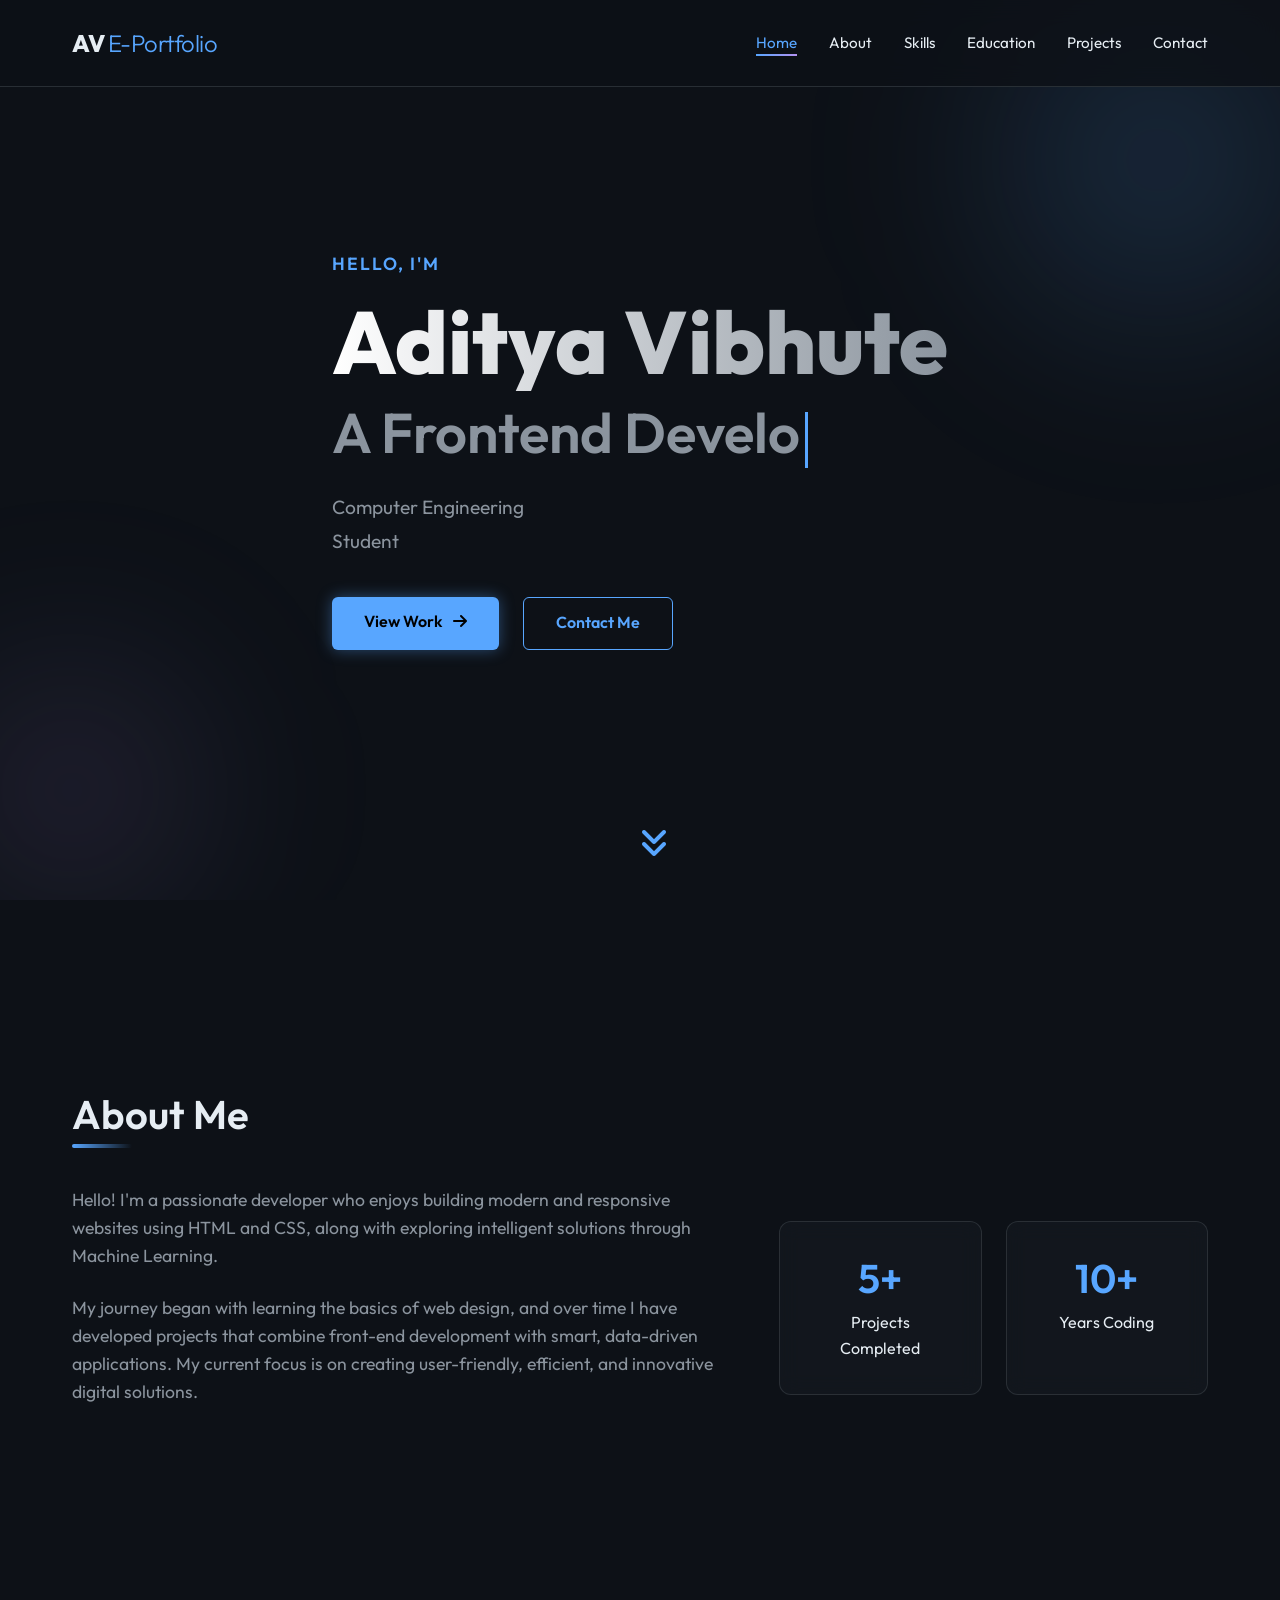
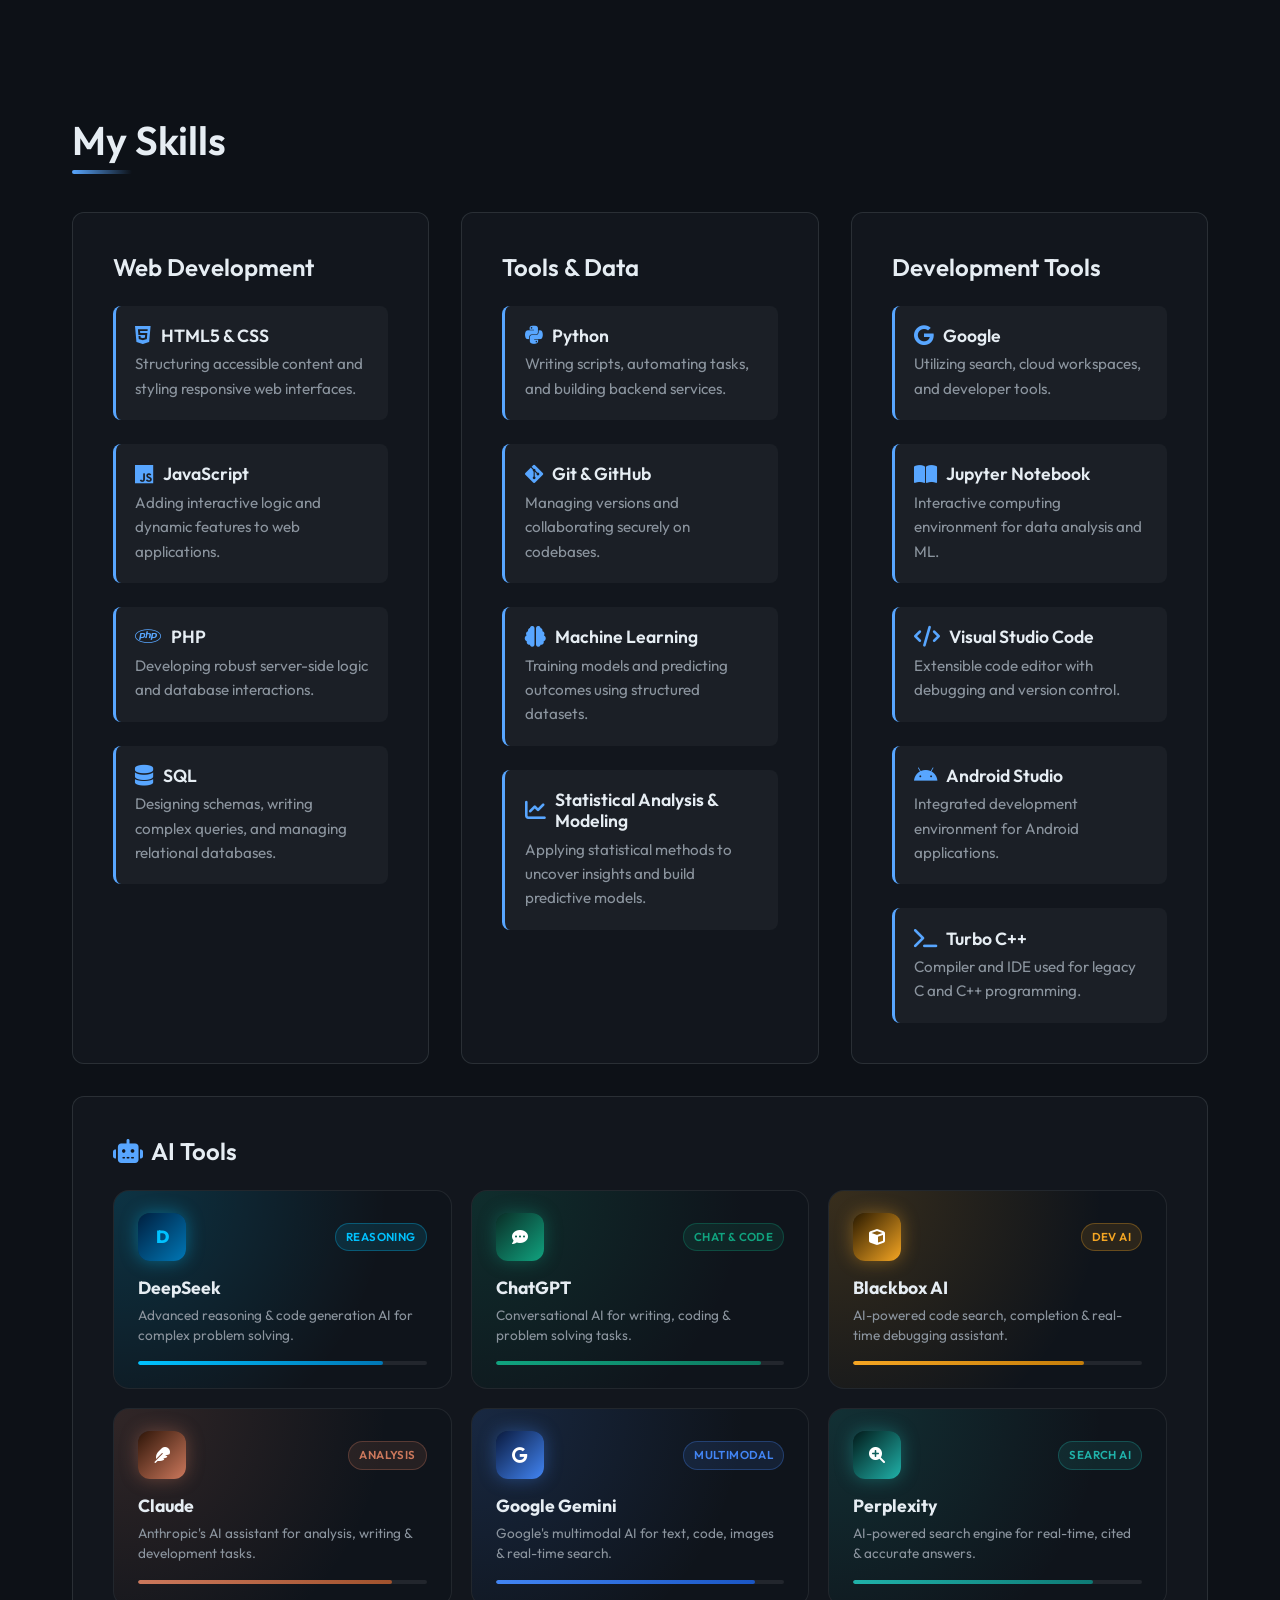
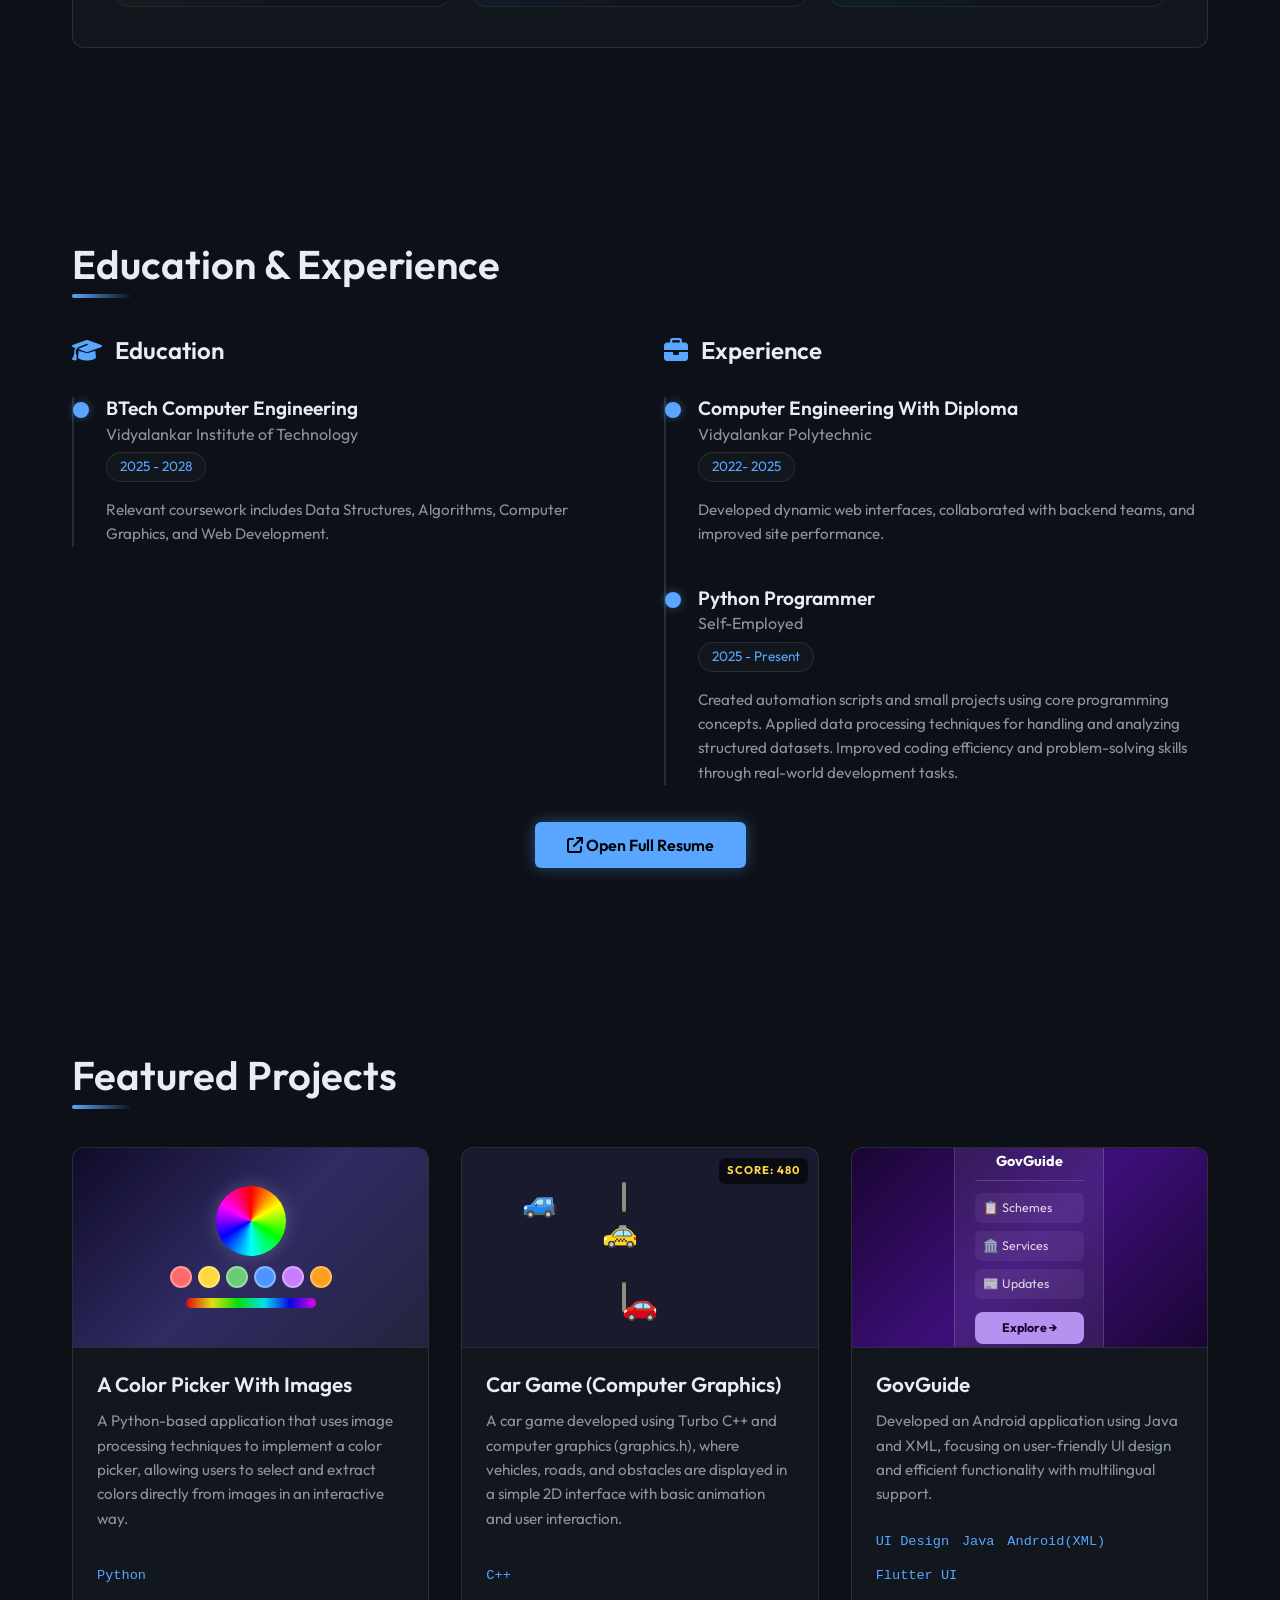
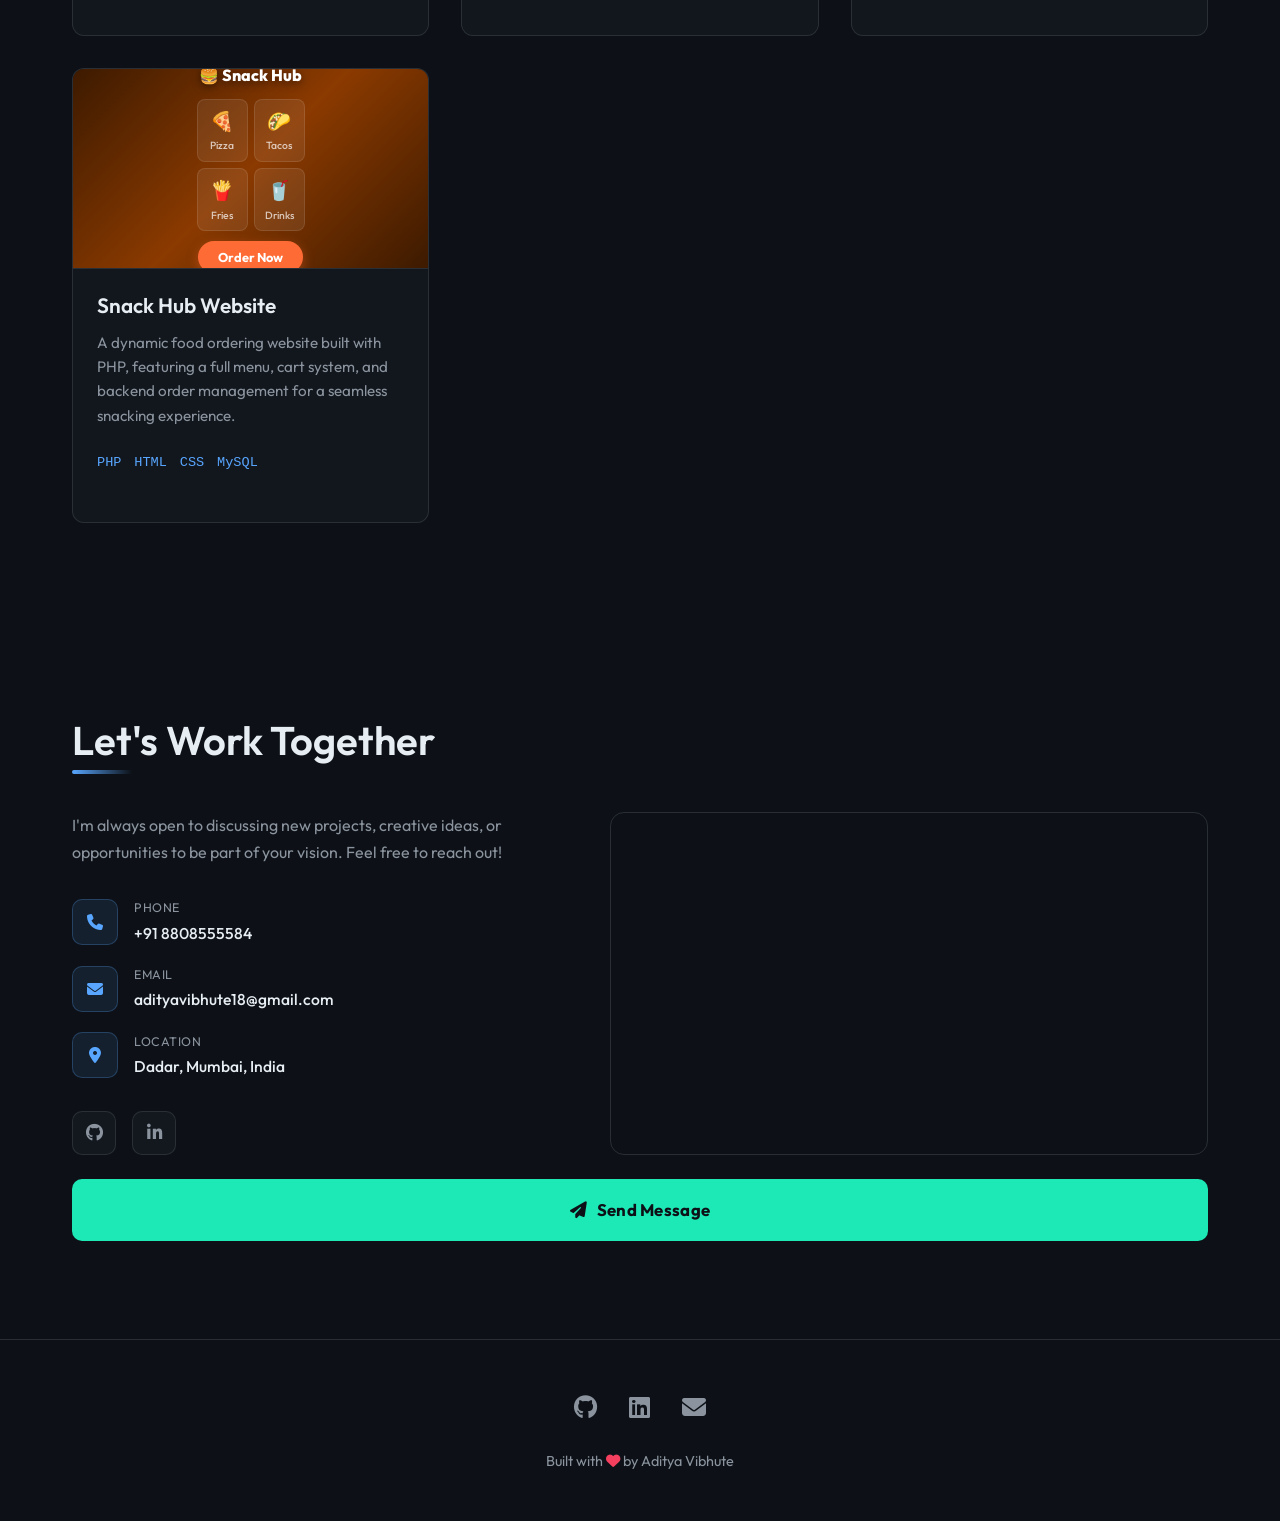
==== commit f9d90868: "Add files via upload" ====
--- a/index.html
+++ b/index.html
@@ -14,7 +14,7 @@
     <!-- Navbar -->
     <nav id="navbar">
         <div class="nav-content">
-            <a href="#" class="logo">Dev<span>E-Portfolio</span></a>
+            <a href="#" class="logo">AV <span>E-Portfolio</span></a>
             <div class="hamburger" id="hamburger">
                 <i class="fa-solid fa-bars"></i>
             </div>
@@ -68,11 +68,11 @@
             <div class="about-stats">
                 <div class="stat-box">
                     <h3>5+</h3>
-                    <p>Years Experience</p>
+                    <p>Projects Completed</p>
                 </div>
                 <div class="stat-box">
                     <h3>10+</h3>
-                    <p>Projects Completed</p>
+                    <p>Years Coding</p>
                 </div>
             </div>
         </div>
--- a/styles.css
+++ b/styles.css
@@ -1148,4 +1148,4 @@
     .ai-category {
         grid-column: 1;
     }
-}
+}
